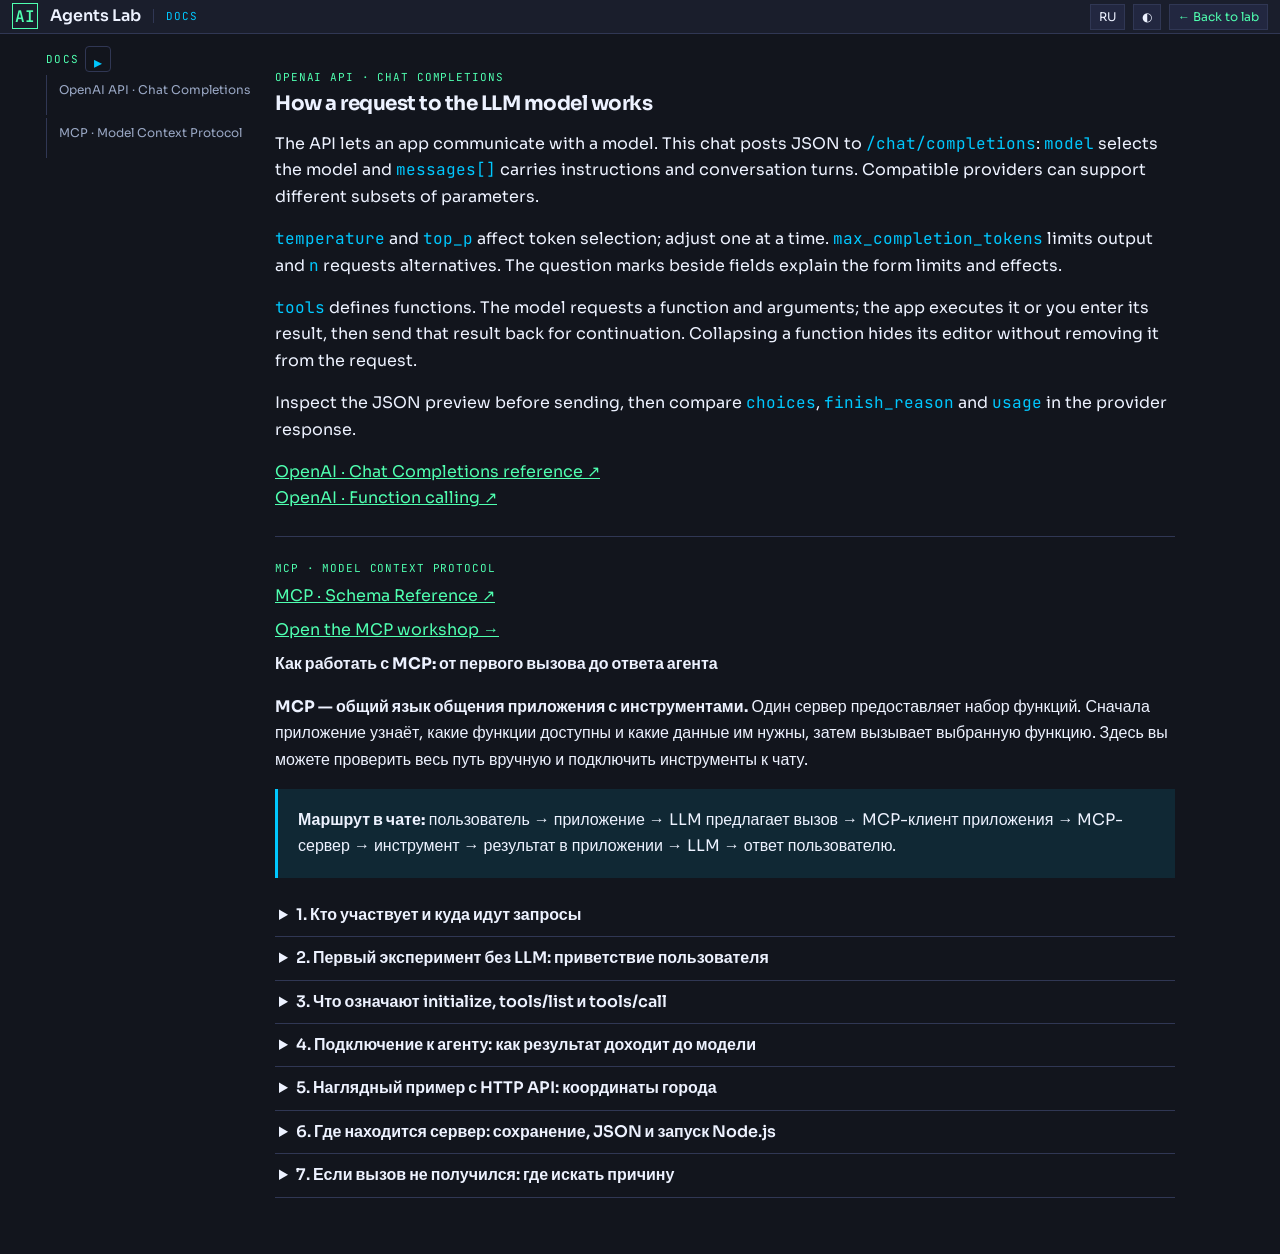
==== ui/docs.html @ c3abf7cb "feat: add RAG workbench functionality with Qdrant and NeuralDeep integration. APP_VERSION = '1.5.0' " ====
<!DOCTYPE html>
<html lang="ru" data-theme="dark">
<head>
<meta charset="UTF-8">
<meta name="viewport" content="width=device-width, initial-scale=1.0">
<title>Доки — AI Agents Lab</title>
<meta name="description" content="Доки AI Agents Lab: OpenAI API Chat Completions и устройство MCP, запросы и ответы протоколов.">
<link rel="canonical" href="https://ai-agents-lab.gkorobkov.ru/docs.html">
<link rel="preconnect" href="https://fonts.googleapis.com">
<link href="https://fonts.googleapis.com/css2?family=JetBrains+Mono:wght@300;400;500;600&family=Sora:wght@300;400;600&display=swap" rel="stylesheet">
<link rel="stylesheet" href="documentation.css">
<link rel="stylesheet" href="scrollbars.css">
<script src="app-content.js?v=rag-workbench"></script>
<script src="docs-page.js" defer></script>
</head>
<body>
<header><a class="brand" href="index.html"><span class="brand-mark">AI</span><span>Agents Lab</span><span class="page-label" data-ru="Доки" data-en="Docs">Доки</span></a><div class="controls"><button class="control" id="lang" type="button">EN</button><button class="control" id="theme" type="button" aria-label="Сменить тему">◐</button><a class="back" href="index.html" data-ru="← В лабу" data-en="← Back to lab">← В лабу</a></div></header>
<div class="layout">
<nav class="toc" aria-label="Содержание"><div class="toc-heading"><strong data-ru="Доки" data-en="Docs">Доки</strong><button id="toggle-all-sections" type="button" aria-label="Раскрыть все разделы" title="Раскрыть все разделы" aria-expanded="false">▸</button></div><a href="#openai-api">OpenAI API · Chat Completions</a><a href="#mcp">MCP · Model Context Protocol</a></nav>
<main>
<section class="section" id="openai-api">
  <p class="eyebrow">OpenAI API · Chat Completions</p>
  <h2><span class="api-doc-ru">Как устроен запрос к LLM модели</span><span class="api-doc-en">How a request to the LLM model works</span></h2>
  <div class="api-doc-ru">
    <p>API — интерфейс, через который приложение обращается к LLM модели. Этот чат отправляет JSON на <code>POST /chat/completions</code>: <code>model</code> выбирает LLM модель, а <code>messages[]</code> содержит инструкции и реплики. OpenAI-совместимый сервер использует похожий формат, но набор поддерживаемых параметров может отличаться.</p>
    <p><code>temperature</code> и <code>top_p</code> регулируют выбор следующего токена; меняйте один из них за раз. <code>max_completion_tokens</code> ограничивает ответ, <code>n</code> запрашивает варианты. Доступные значения и ограничения зависят от LLM модели; кнопки «?» у полей показывают справку и границы этой формы.</p>
    <p><code>tools</code> описывает функции. LLM Модель возвращает имя и аргументы; приложение выполняет действие или вы вводите результат вручную. Затем результат отправляется LLM модели для продолжения. Сворачивание карточки скрывает только редактор и не удаляет функцию из запроса.</p>
    <p>Перед отправкой проверьте предпросмотр JSON. После ответа сравните <code>choices</code>, <code>finish_reason</code> и <code>usage</code> в полном ответе провайдера.</p>
  </div>
  <div class="api-doc-en">
    <p>The API lets an app communicate with a model. This chat posts JSON to <code>/chat/completions</code>: <code>model</code> selects the model and <code>messages[]</code> carries instructions and conversation turns. Compatible providers can support different subsets of parameters.</p>
    <p><code>temperature</code> and <code>top_p</code> affect token selection; adjust one at a time. <code>max_completion_tokens</code> limits output and <code>n</code> requests alternatives. The question marks beside fields explain the form limits and effects.</p>
    <p><code>tools</code> defines functions. The model requests a function and arguments; the app executes it or you enter its result, then send that result back for continuation. Collapsing a function hides its editor without removing it from the request.</p>
    <p>Inspect the JSON preview before sending, then compare <code>choices</code>, <code>finish_reason</code> and <code>usage</code> in the provider response.</p>
  </div>
  <p><a href="https://developers.openai.com/api/reference/resources/chat/subresources/completions/methods/create" target="_blank" rel="noopener noreferrer" class="external-source">OpenAI · Chat Completions reference</a><br><a href="https://developers.openai.com/api/docs/guides/function-calling" target="_blank" rel="noopener noreferrer" class="external-source">OpenAI · Function calling</a></p>
</section>
<section class="section" id="mcp">
<p class="eyebrow">MCP · Model Context Protocol</p>
<p><a href="https://modelcontextprotocol.io/specification/latest/schema" target="_blank" rel="noopener noreferrer">MCP · Schema Reference</a></p>
<p><a href="mcp.html" data-ru="Открыть учебный стенд MCP →" data-en="Open the MCP workshop →">Открыть учебный стенд MCP →</a></p>
<div class="mcp-guide">
          <h3>Как работать с MCP: от первого вызова до ответа агента</h3>
          <p><strong>MCP — общий язык общения приложения с инструментами.</strong> Один сервер предоставляет набор функций. Сначала приложение узнаёт, какие функции доступны и какие данные им нужны, затем вызывает выбранную функцию. Здесь вы можете проверить весь путь вручную и подключить инструменты к чату.</p>
          <p class="note"><strong>Маршрут в чате:</strong> пользователь → приложение → LLM предлагает вызов → MCP-клиент приложения → MCP-сервер → инструмент → результат в приложении → LLM → ответ пользователю.</p>
          <details>
            <summary>1. Кто участвует и куда идут запросы</summary>
            <ul>
              <li><strong>Пользователь</strong> пишет задачу в чате или вручную выбирает инструмент и вводит аргументы в библиотеке.</li>
              <li><strong>Приложение AI Agents Lab</strong> отправляет запросы модели, показывает вызовы и результаты. Его <strong>MCP-клиент</strong> — часть кода, которая общается с MCP-сервером.</li>
              <li><strong>LLM модель</strong> получает имя, описание и схему аргументов функции. Она может предложить вызов: имя функции и значения аргументов. Само действие выполняет приложение через MCP-клиент.</li>
              <li><strong>MCP-сервер</strong> сообщает список инструментов и принимает команды на их выполнение. Обработчик функции возвращает подготовленный ответ или обращается к внешнему API.</li>
              <li><strong>Внешний API</strong>, если нужен инструменту, получает обычный HTTP-запрос — например, название города для поиска координат. Ответ возвращается обработчику, затем MCP-клиенту.</li>
            </ul>
            <p>Здесь есть два отдельных обмена: <strong>приложение ↔ API модели</strong> и <strong>MCP-клиент ↔ MCP-сервер</strong>. В этой лаборатории модель напрямую к адресу MCP не подключается. При ручной проверке в библиотеке LLM не участвует.</p>
          </details>
          <details>
            <summary>2. Первый эксперимент без LLM: приветствие пользователя</summary>
            <ol>
              <li>В списке слева выберите <strong>«Учебный помощник»</strong>. В нём есть функция <code>greet_student</code>.</li>
              <li>В разделе 03 нажмите <strong>«Получить инструменты»</strong>. Клиент знакомится с сервером и получает список функций. В поле «Инструмент» появится <code>greet_student</code>. Приветствие на этом шаге ещё не выполняется.</li>
              <li>Выберите функцию. В «Аргументы · JSON» введите <code>{"name":"Анна"}</code>. Это конкретное значение. Схема лишь описывает правило: поле <code>name</code> обязательно и должно быть строкой.</li>
              <li>Нажмите <strong>«Вызвать инструмент»</strong>. Клиент отправит <code>tools/call</code> с именем функции и аргументами. Обработчик подставит «Анна» вместо <code>{{name}}</code> в шаблоне.</li>
              <li>В «Результат tools/call» найдите приветствие и следующий шаг. В карточках обмена раскройте запрос и ответ. Все сообщения также доступны в <strong>«Полный журнал сообщений · JSON»</strong>.</li>
              <li>Замените имя на «Иван» и повторите вызов. Приветствие изменится. Попробуйте <code>{}</code>: обязательное имя отсутствует, поэтому ожидается ошибка проверки аргументов.</li>
            </ol>
            <p><strong>Путь:</strong> кнопка в браузере → MCP-клиент → учебный обработчик в том же браузере → результат на странице. Для этого шаблона не нужны сеть или модель.</p>
            <pre aria-label="Пример приветствия">Аргументы:
{"name":"Анна"}

Данные ответа внутри MCP-результата:
{
  "message": "Привет, Анна!",
  "next_step": "Откройте Лабы и начните первый эксперимент."
}</pre>
            <p class="hint">Полный MCP-ответ содержит оболочку протокола. Сравните эти данные с результатом и журналом на странице.</p>
          </details>
          <details>
            <summary>3. Что означают initialize, tools/list и tools/call</summary>
            <p>В журнале видны сообщения JSON-RPC: у запроса есть метод, параметры и идентификатор <code>id</code>. Ответ с тем же id относится к этому запросу. У уведомления ответа нет. В лаборатории реализована такая последовательность:</p>
            <ol>
              <li><code>initialize</code> — клиент и сервер обмениваются сведениями о себе, возможностях и согласуют поддерживаемую версию протокола.</li>
              <li><code>notifications/initialized</code> — клиент уведомляет сервер, что готов к работе.</li>
              <li><code>tools/list</code> — клиент запрашивает каталог. Сервер возвращает имена, описания и <code>inputSchema</code> — правила для входных данных. Получение каталога не запускает функции.</li>
              <li><code>tools/call</code> — клиент просит выполнить одну функцию с конкретными аргументами. Сервер возвращает результат или ошибку.</li>
            </ol>
            <pre aria-label="Пример запроса tools/call">{
  "jsonrpc": "2.0",
  "id": 4,
  "method": "tools/call",
  "params": {
    "name": "greet_student",
    "arguments": {"name": "Анна"}
  }
}</pre>
            <p class="hint">Число id — пример. Реальные сообщения смотрите в журнале обмена после проверки и вызова.</p>
          </details>
          <details>
            <summary>4. Подключение к агенту: как результат доходит до модели</summary>
            <ol>
              <li>Откройте библиотеку <strong>внутри AI Agents Lab</strong> через пункт MCP. Проверьте пример и нажмите <strong>«Подключить к агенту →»</strong>. Приложение сохранит копию определения, добавит функции в настройки OpenAI API и включит Tools.</li>
              <li>Настройте доступного провайдера и модель с поддержкой tools. Проверьте, что в Tools появилась функция MCP. Её имя будет начинаться с <code>mcp_</code>: приложение различает функции разных серверов.</li>
              <li>В чате напишите: <strong>«Вызови инструмент приветствия пользователя для Анны и передай мне результат»</strong>. Приложение отправит модели задачу и определения подключённых функций.</li>
              <li>Если модель выберет инструмент, она вернёт <code>tool_calls</code>: имя функции и аргументы, например <code>{"name":"Анна"}</code>. Это предложение выполнить действие; результата инструмента ещё нет. Наличие Tools само по себе не гарантирует вызов.</li>
              <li>В карточке вызова проверьте аргументы и нажмите <strong>«Выполнить MCP-вызов»</strong>. Приложение найдёт подключённый сервер и отправит ему <code>tools/call</code> с исходным именем <code>greet_student</code>.</li>
              <li>Сервер выполнит функцию. MCP-клиент получит ответ и заполнит поле результата в чате. Теперь данные есть у приложения, но ещё не отправлены модели.</li>
              <li>Нажмите <strong>«Продолжить с tool results»</strong>. Приложение отправит данные в API модели сообщением роли <code>tool</code>, связанным с нужным вызовом. Если вызовов несколько, сначала заполните результат каждого.</li>
              <li>Модель прочитает результат и ответит пользователю либо запросит следующий инструмент. Для следующего вызова последовательность повторяется.</li>
            </ol>
            <p class="note"><strong>Два действия:</strong> «Выполнить MCP-вызов» получает данные от инструмента; «Продолжить с tool results» передаёт их модели для продолжения ответа.</p>
            <p class="hint">Агент получает отдельную копию MCP. После изменения библиотеки удалите старую копию из настроек агента и подключите обновлённую.</p>
          </details>
          <details>
            <summary>5. Наглядный пример с HTTP API: координаты города</summary>
            <ol>
              <li>Нажмите <strong>«+ Собрать свой MCP»</strong>. В разделе 02 выберите <strong>Open-Meteo · Geocoding</strong> из библиотеки Tools и нажмите «Добавить HTTP-инструмент».</li>
              <li>Нажмите «Получить инструменты», выберите добавленную функцию и передайте <code>{"name":"Москва"}</code>. Нажмите «Вызвать инструмент».</li>
              <li>Обработчик подставит город в параметры HTTP-запроса к API геокодирования. В результате ищите найденные города, широту и долготу. Если совпадений несколько, сравните страну и другие данные.</li>
              <li>Подключите MCP к агенту и попросите: <strong>«Найди координаты Москвы с помощью инструмента геокодирования»</strong>. Выполните предложенный MCP-вызов и передайте результат модели кнопкой продолжения.</li>
            </ol>
            <p><strong>В учебном стенде:</strong> браузер → локальный MCP-обработчик → HTTP API Open-Meteo → обработчик → браузер. Обмен MCP локальный, но запрос к API настоящий. API должен разрешать запросы из браузера (CORS).</p>
            <p><strong>На отдельном сервере:</strong> браузер → адрес MCP-сервера → обработчик на сервере → HTTP API → MCP-сервер → браузер. Внешний API вызывает сервер. Браузеру требуется разрешение CORS от MCP-сервера.</p>
            <p class="hint">Настройки HTTP-инструмента копируются из Tools при добавлении. Чтобы изменить URL или параметры, отредактируйте инструмент в Tools и добавьте обновлённую копию в MCP.</p>
          </details>
          <details>
            <summary>6. Где находится сервер: сохранение, JSON и запуск Node.js</summary>
            <ul>
              <li><strong>Учебный стенд</strong> выполняет обмен MCP и обработчики в браузере. Для шаблонного приветствия не нужны Node.js или URL.</li>
              <li><strong>«Сохранить копию»</strong> сохраняет определение в библиотеке этого браузера. <strong>«Скачать JSON»</strong> переносит настройки для импорта. Эти действия не запускают и не публикуют сервер.</li>
              <li><strong>«Скачать server.mjs»</strong> в разделе 04 создаёт программу из конструктора. Выполните приведённые там команды в папке с файлом. Пока процесс Node.js запущен, он принимает запросы по адресу <code>http://127.0.0.1:3100/mcp</code>. Адрес 127.0.0.1 означает компьютер, на котором работает браузер.</li>
              <li>Нажмите <strong>«Подключить сервер»</strong>, введите этот адрес и нажмите «Получить инструменты». Сообщения пойдут по HTTP к отдельному процессу. Совместимый внешний MCP-сервер подключается по его адресу.</li>
              <li>Если MCP-сервер защищён, укажите выданный владельцем Bearer token. Это доступ к MCP-серверу; ключ внешнего API относится к HTTP-инструменту и настраивается отдельно.</li>
            </ul>
            <p class="hint">Библиотека поддерживает инструменты через учебный стенд и Streamable HTTP. Другие возможности MCP, например resources и prompts, здесь не реализованы. Подробнее: <a href="https://modelcontextprotocol.io/specification/latest" target="_blank" rel="noopener noreferrer">официальная спецификация MCP</a>.</p>
          </details>
          <details>
            <summary>7. Если вызов не получился: где искать причину</summary>
            <ul>
              <li><strong>Нет списка функций:</strong> нажмите «Получить инструменты». После изменения настроек получите список заново.</li>
              <li><strong>Ошибка JSON или аргументов:</strong> используйте двойные кавычки, проверьте имена полей, типы и обязательные значения по схеме функции.</li>
              <li><strong>Нет подключения:</strong> проверьте URL, запущен ли сервер, нужен ли токен и разрешён ли CORS. Для локального сервера браузер может запросить доступ к локальной сети.</li>
              <li><strong>Ошибка в результате инструмента:</strong> соединение могло сработать, но обработчик или внешний API не выполнили задачу. Прочитайте результат и журнал обмена; исправьте причину перед повторным вызовом.</li>
              <li><strong>Модель отвечает без инструмента:</strong> проверьте его подключение в Tools, поддержку tools у модели и формулировку задачи. Сначала убедитесь, что ручной вызов в библиотеке работает.</li>
              <li><strong>Результат есть, ответа модели нет:</strong> проверьте, нажали ли «Продолжить с tool results» и заполнены ли результаты всех вызовов.</li>
            </ul>
          </details>
        </div>
</section>
</main></div>
</body></html>
---- ui/documentation.css ----
:root{--bg:#12151d;--surface:#1a1e2c;--surface2:#222740;--border:#303754;--accent:#4fffb0;--accent2:#00c8ff;--accent-dim:rgba(79,255,176,.12);--cyan-dim:rgba(0,200,255,.1);--text:#edf2ff;--muted:#9aa8c5;--code:#0d1017;--danger:#ff8d9b;--font-ui:'Sora',sans-serif;--font-mono:'JetBrains Mono',monospace}
html[data-theme="light"]{--bg:#eef1f9;--surface:#fff;--surface2:#f2f5fc;--border:#c4cfea;--accent:#008f5c;--accent2:#007fac;--accent-dim:rgba(0,143,92,.09);--cyan-dim:rgba(0,127,172,.08);--text:#192036;--muted:#5f6e8c;--code:#172033;--danger:#b92d49}
*{box-sizing:border-box}html{scroll-behavior:smooth;scroll-padding-top:84px}body{margin:0;background:var(--bg);color:var(--text);font-family:var(--font-ui);line-height:1.65}button,a{font:inherit}a{color:var(--accent)}:focus-visible{outline:3px solid var(--accent2);outline-offset:3px}
header{height:64px;position:sticky;top:0;z-index:20;display:flex;align-items:center;justify-content:space-between;padding:0 max(18px,calc((100vw - 1220px)/2));background:var(--surface);border-bottom:1px solid var(--border)}.brand{display:flex;align-items:center;gap:12px;color:var(--text);text-decoration:none;font-weight:600}.brand-mark{width:40px;height:40px;display:grid;place-items:center;border:1px solid var(--accent);color:var(--accent);font-family:var(--font-mono)}.page-label{font:11px var(--font-mono);color:var(--accent2);text-transform:uppercase;letter-spacing:.1em;border-left:1px solid var(--border);padding-left:12px}.controls{display:flex;align-items:center;gap:8px}.control,.back{min-height:40px;border:1px solid var(--border);background:var(--surface2);color:var(--text);padding:8px 12px;cursor:pointer;text-decoration:none;display:inline-flex;align-items:center}.back{color:var(--accent)}
.layout{max-width:1220px;margin:auto;padding:42px 22px 80px;display:grid;grid-template-columns:220px minmax(0,1fr);gap:54px}.toc{position:sticky;top:92px;align-self:start}.toc strong{display:block;font:11px var(--font-mono);color:var(--accent);letter-spacing:.12em;text-transform:uppercase;margin-bottom:12px}.toc a{display:block;color:var(--muted);text-decoration:none;font-size:12px;padding:7px 0;border-left:1px solid var(--border);padding-left:13px}.toc a:hover{color:var(--text);border-color:var(--accent)}main{min-width:0;max-width:900px}
.eyebrow,.tag{font:11px var(--font-mono);text-transform:uppercase;letter-spacing:.08em}.eyebrow{color:var(--accent);margin:0 0 12px}h1{font-size:clamp(34px,6vw,62px);line-height:1.05;letter-spacing:-.045em;margin:0 0 18px;max-width:800px}h2{font-size:clamp(24px,4vw,36px);line-height:1.15;letter-spacing:-.025em;margin:0 0 13px}h3{font-size:17px;margin:0 0 9px}.lead{font-size:18px;color:var(--muted);max-width:720px;margin:0 0 30px}.section{padding:62px 0;border-top:1px solid var(--border)}.section:first-of-type{border:0;padding-top:28px}.section-intro{color:var(--muted);max-width:710px;margin:0 0 28px}
.flow{display:grid;grid-template-columns:1fr auto 1fr auto 1.2fr auto 1fr;align-items:center;gap:9px;margin:32px 0;padding:20px;background:var(--surface);border:1px solid var(--border)}.flow-node{min-height:94px;padding:14px;display:flex;flex-direction:column;justify-content:center;border-left:3px solid var(--accent);background:var(--surface2)}.flow-node small{font:10px var(--font-mono);color:var(--muted);text-transform:uppercase}.flow-arrow{color:var(--accent2);font-family:var(--font-mono)}
.steps{counter-reset:step;display:grid;gap:14px}.step{counter-increment:step;display:grid;grid-template-columns:42px 1fr;gap:14px;padding:17px 0;border-bottom:1px solid var(--border)}.step:before{content:counter(step);width:34px;height:34px;display:grid;place-items:center;color:var(--accent);border:1px solid var(--accent);font:600 13px var(--font-mono)}.step p{margin:3px 0;color:var(--muted)}
.modes{display:grid;grid-template-columns:repeat(3,1fr);gap:12px}.mode{padding:20px;border:1px solid var(--border);background:var(--surface);cursor:pointer;color:inherit;text-align:left;min-height:190px}.mode:hover,.mode.active{border-color:var(--accent)}.mode.active{box-shadow:inset 0 -3px var(--accent)}.tag{display:inline-block;color:var(--accent2);margin-bottom:14px}.tag.now{color:var(--accent)}.mode-path{font:11px var(--font-mono);color:var(--muted);margin-top:16px}.route-diagram{margin-top:22px;display:grid;grid-template-columns:minmax(145px,.8fr) 58px minmax(210px,1.25fr) 58px minmax(145px,.8fr);align-items:stretch}.route-end,.route-stage{min-height:150px;padding:20px;display:flex;flex-direction:column;justify-content:center}.route-end{background:var(--surface);border-block:1px solid var(--border)}.route-end:first-child{border-left:3px solid var(--accent)}.route-end:last-child{border-right:3px solid var(--accent)}.route-end small,.route-stage small{font:10px var(--font-mono);color:var(--muted);text-transform:uppercase;letter-spacing:.08em;margin-bottom:8px}.route-end code{display:block;margin-top:8px;font-size:11px}.route-stage{position:relative;border:1px solid var(--accent2);background:var(--cyan-dim)}.route-stage:before{content:'';position:absolute;left:14px;right:14px;top:12px;border-top:2px solid var(--accent2)}.route-stage p{margin:0;color:var(--muted);font-size:13px}.route-rail{display:grid;place-items:center;color:var(--accent2);font:20px var(--font-mono);position:relative}.route-rail:before{content:'';position:absolute;left:0;right:0;border-top:2px solid var(--accent2)}.route-rail span{position:relative;background:var(--bg);padding:4px}
.codebox{position:relative;margin:18px 0;background:var(--code);border:1px solid var(--border);color:#dbe8ff}.code-label{min-height:46px;padding:14px 104px 10px 14px;border-bottom:1px solid #303754;color:#8fa3c5;font:11px var(--font-mono)}pre{margin:0;padding:20px;overflow:auto;font:12px/1.7 var(--font-mono);white-space:pre}.copy{position:absolute;right:6px;top:5px;min-height:36px;min-width:88px;border:1px solid #46516d;background:#1a2130;color:#cdd8ee;padding:7px 9px;font:10px var(--font-mono);cursor:pointer}.copy.done{color:var(--accent);border-color:var(--accent)}code{font-family:var(--font-mono);color:var(--accent2)}
.grid2{display:grid;grid-template-columns:1fr 1fr;gap:22px}.note{padding:18px 20px;border-left:3px solid var(--accent2);background:var(--cyan-dim)}.note.security{border-color:var(--danger);background:transparent}.note p{margin:0;color:var(--muted)}.facts{display:flex;flex-wrap:wrap;gap:7px;margin:18px 0}.fact{font:11px var(--font-mono);padding:6px 9px;border:1px solid var(--border);background:var(--surface)}details{border-bottom:1px solid var(--border)}summary{cursor:pointer;padding:17px 4px;font-weight:600}details p{color:var(--muted);margin:0;padding:0 4px 18px}.footer{padding-top:35px;border-top:1px solid var(--border);display:flex;justify-content:space-between;color:var(--muted);font-size:12px}.footer a{text-decoration:none}
@media(max-width:800px){.layout{display:block;padding-top:22px}.toc{position:static;display:flex;overflow:auto;gap:0;margin-bottom:28px;padding-bottom:8px}.toc strong{display:none}.toc a{white-space:nowrap;border-left:0;border-bottom:1px solid var(--border);padding:9px 13px}.modes,.grid2{grid-template-columns:1fr}.mode{min-height:0}.flow{grid-template-columns:1fr}.flow-arrow{text-align:center;transform:rotate(90deg)}.route-diagram{grid-template-columns:1fr}.route-rail{min-height:48px}.route-rail:before{left:50%;right:auto;top:0;bottom:0;border-top:0;border-left:2px solid var(--accent2)}.route-rail span{transform:rotate(90deg)}.route-end{border:1px solid var(--border)}.route-end:first-child{border-left:3px solid var(--accent)}.route-end:last-child{border-right:3px solid var(--accent)}.page-label{display:none}.section{padding:48px 0}}
@media(max-width:640px){header{height:auto;min-height:64px;padding:10px 14px;gap:8px}.brand span:not(.brand-mark){display:none}.back{font-size:0;min-width:40px;justify-content:center}.back:after{content:'←';font-size:18px}.controls{gap:5px}.control{padding:8px 10px;min-width:40px;justify-content:center}.layout{padding-inline:16px}h1{font-size:38px}.lead{font-size:16px}pre{font-size:11px;padding:17px}.footer{display:block}.footer a{display:inline-flex;align-items:center;min-height:44px;margin-top:12px}}
@media(max-width:400px){h1{font-size:33px}.section{padding:40px 0}.mode,.route-stage{padding:16px}.brand-mark{width:38px;height:38px}}
@media(prefers-reduced-motion:reduce){html{scroll-behavior:auto}*{transition:none!important}}
html[lang="en"] .api-doc-ru, html:not([lang="en"]) .api-doc-en { display:none; }

.guide-panel-link{display:inline-flex;align-items:center;gap:5px;vertical-align:baseline}.guide-panel-link svg{width:17px;height:17px;flex-shrink:0;color:var(--accent2)}
a[target="_blank"]::after{content:" ↗";white-space:nowrap}.modes .mode{min-height:32px;padding:6px 10px}.section>p{margin:8px 0}details summary{padding:8px 4px;width:fit-content;max-width:100%}details li{margin:6px 0}
.help-ui-name{color:color-mix(in srgb,var(--accent) 45%,var(--text));font-weight:600}.help-ui-name .help-element-icon{color:var(--accent2)}.help-action-link{display:inline-block;padding:1px 7px;border:1px solid var(--border);border-radius:4px;text-decoration:none;font-size:12px}.help-action-link:hover{border-color:var(--accent)}
.help-element-icon{display:inline-block;width:17px;height:17px;margin-right:5px;vertical-align:-3px;color:var(--accent2);flex-shrink:0}.help-element-icon[fill="none"]:not([stroke]){stroke:currentColor}.help-element-icon[viewBox="0 0 24 16"]{height:13px;vertical-align:-1px}
/* Compact help sections and a contents rail that remains visible when scrolling. */
header{height:34px;min-height:34px;padding:2px 12px}
.brand-mark{width:26px;height:26px}
.control,.back{min-height:26px;padding:2px 8px;font-size:12px}
.layout{padding:12px 16px 40px;gap:24px;grid-template-columns:205px minmax(0,1fr)}
.section,.section:first-of-type{padding:16px 0}
h1{font-size:24px}h2{font-size:20px}h3{font-size:16px}.lead{font-size:14px;margin-bottom:16px}
.toc{top:46px;max-height:calc(100dvh - 58px);overflow-y:auto;background:var(--bg);z-index:10}
.toc a{min-height:40px;margin:3px 0;padding:5px 0 5px 12px}
.toc a[aria-current="location"]{color:var(--accent);border-left:2px solid var(--accent);background:var(--accent-dim)}
pre{white-space:pre-wrap;overflow-wrap:anywhere}p,li,code{overflow-wrap:anywhere}
#toggle-all-sections{flex-shrink:0;align-self:center;display:grid;place-items:center;width:26px;height:26px;padding:3px;border:1px solid var(--border);border-radius:4px;background:transparent;color:var(--accent2);cursor:pointer}
#toggle-all-sections:hover,#toggle-all-sections:focus-visible{border-color:var(--accent2);background:var(--cyan-dim)}
#toggle-all-sections svg{width:16px;height:16px}
.toc-heading{display:flex;align-items:center;gap:6px;flex-shrink:0}.toc .toc-heading strong{margin:0}
html{scroll-padding-top:46px}
@media(max-width:800px){
  .layout{display:block;padding-top:0}
  .toc,.app-embedded nav.toc{position:sticky;top:34px!important;display:flex;flex-wrap:nowrap;gap:6px;padding:6px 0;margin:0 0 12px;max-height:none;overflow-x:auto;background:var(--bg)}
  .app-embedded nav.toc{top:0!important}

  .toc a{flex-shrink:0;min-height:28px;white-space:nowrap;border:1px solid var(--border);padding:4px 8px;margin:0;font-size:11px}
  .toc a[aria-current="location"]{border:1px solid var(--accent)}
  html{scroll-padding-top:84px}.app-embedded{scroll-padding-top:44px}
}
---- ui/scrollbars.css ----
/* Shared compact scrollbars for documents, panels and editable fields. */
* { scrollbar-width:thin; scrollbar-color:var(--border, #303754) transparent; }
::-webkit-scrollbar { width:6px; height:6px; }
::-webkit-scrollbar-thumb { background:var(--border, #303754); border-radius:6px; }
::-webkit-scrollbar-track { background:transparent; }
::-webkit-scrollbar-corner { background:transparent; }
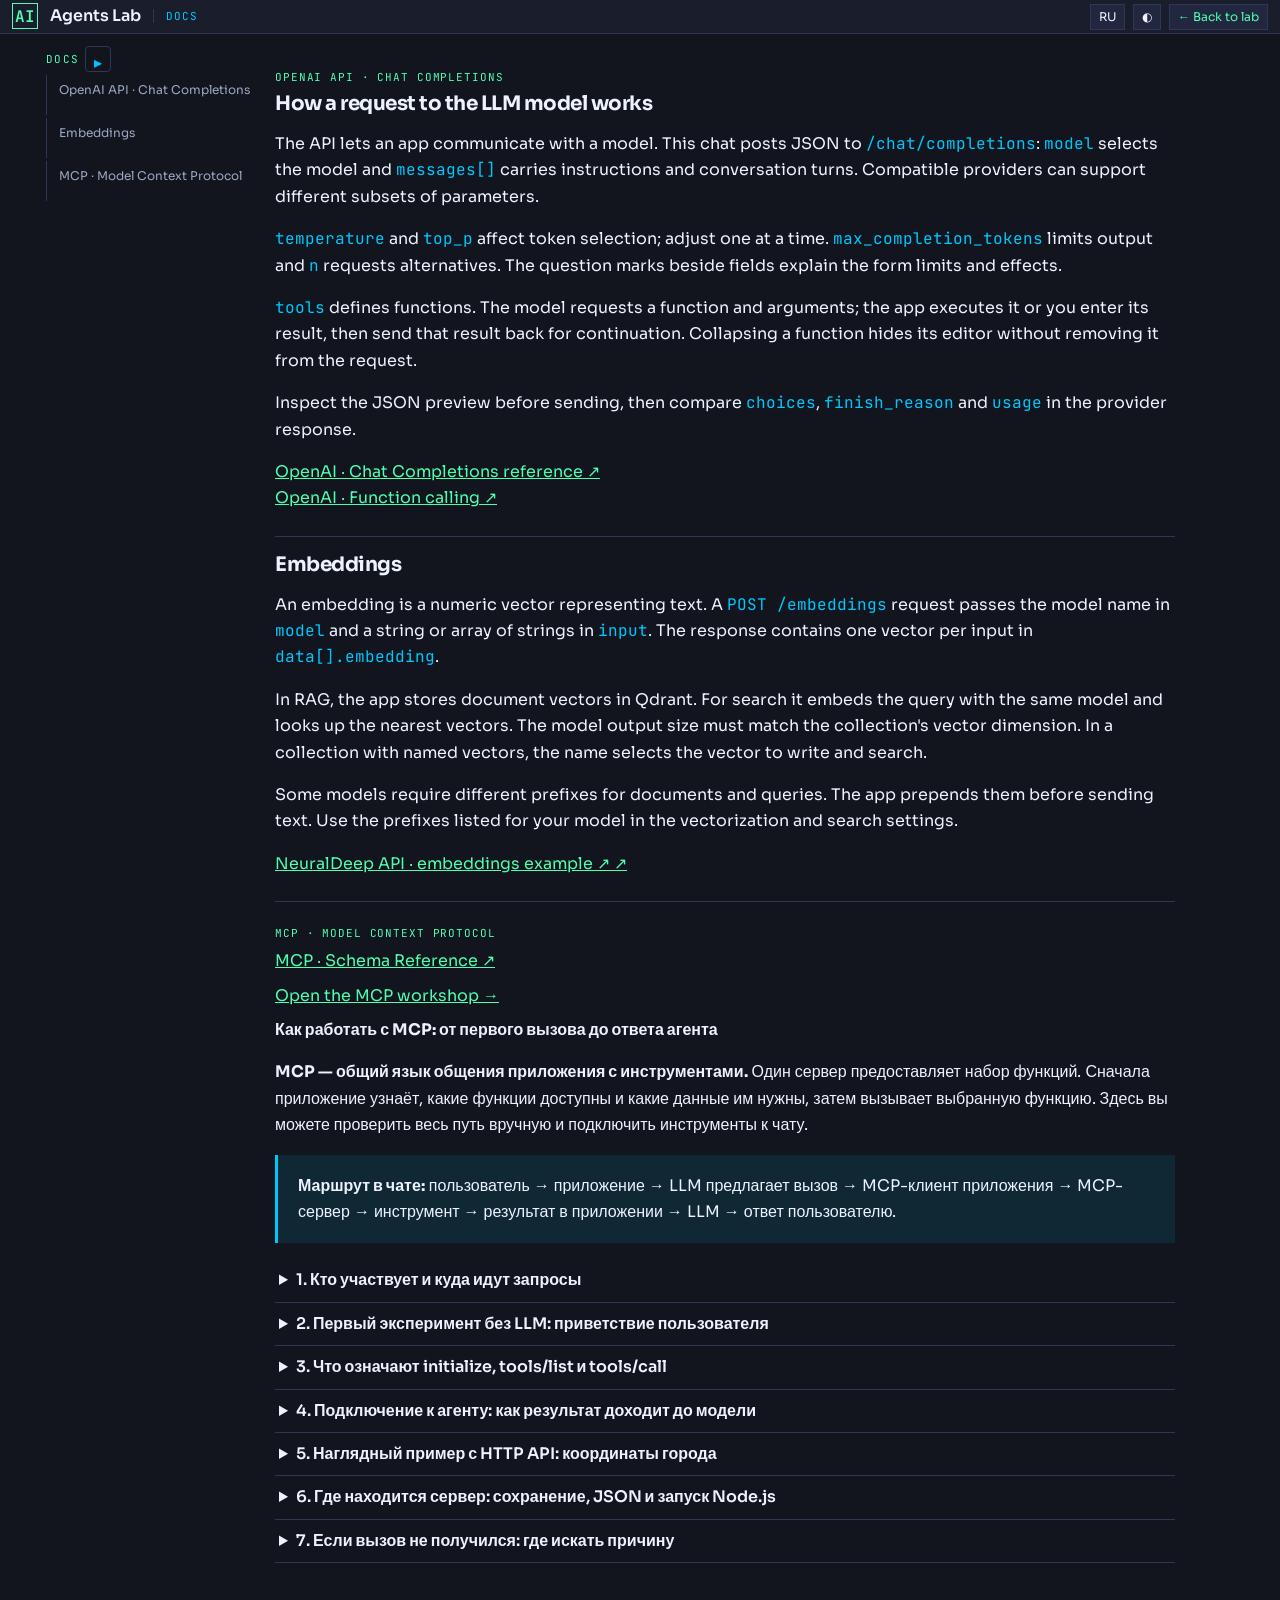
==== commit ba924e43: "Refactor local proxy controls and embedding provider settings - Updated CSS styles for proxy control" ====
--- a/ui/docs.html
+++ b/ui/docs.html
@@ -4,7 +4,7 @@
 <meta charset="UTF-8">
 <meta name="viewport" content="width=device-width, initial-scale=1.0">
 <title>Доки — AI Agents Lab</title>
-<meta name="description" content="Доки AI Agents Lab: OpenAI API Chat Completions и устройство MCP, запросы и ответы протоколов.">
+<meta name="description" content="Доки AI Agents Lab: OpenAI API Chat Completions, векторизация текста и устройство MCP.">
 <link rel="canonical" href="https://ai-agents-lab.gkorobkov.ru/docs.html">
 <link rel="preconnect" href="https://fonts.googleapis.com">
 <link href="https://fonts.googleapis.com/css2?family=JetBrains+Mono:wght@300;400;500;600&family=Sora:wght@300;400;600&display=swap" rel="stylesheet">
@@ -16,7 +16,7 @@
 <body>
 <header><a class="brand" href="index.html"><span class="brand-mark">AI</span><span>Agents Lab</span><span class="page-label" data-ru="Доки" data-en="Docs">Доки</span></a><div class="controls"><button class="control" id="lang" type="button">EN</button><button class="control" id="theme" type="button" aria-label="Сменить тему">◐</button><a class="back" href="index.html" data-ru="← В лабу" data-en="← Back to lab">← В лабу</a></div></header>
 <div class="layout">
-<nav class="toc" aria-label="Содержание"><div class="toc-heading"><strong data-ru="Доки" data-en="Docs">Доки</strong><button id="toggle-all-sections" type="button" aria-label="Раскрыть все разделы" title="Раскрыть все разделы" aria-expanded="false">▸</button></div><a href="#openai-api">OpenAI API · Chat Completions</a><a href="#mcp">MCP · Model Context Protocol</a></nav>
+<nav class="toc" aria-label="Содержание"><div class="toc-heading"><strong data-ru="Доки" data-en="Docs">Доки</strong><button id="toggle-all-sections" type="button" aria-label="Раскрыть все разделы" title="Раскрыть все разделы" aria-expanded="false">▸</button></div><a href="#openai-api">OpenAI API · Chat Completions</a><a href="#embeddings" data-ru="Векторизация · Embeddings" data-en="Embeddings">Векторизация · Embeddings</a><a href="#mcp">MCP · Model Context Protocol</a></nav>
 <main>
 <section class="section" id="openai-api">
   <p class="eyebrow">OpenAI API · Chat Completions</p>
@@ -34,6 +34,20 @@
     <p>Inspect the JSON preview before sending, then compare <code>choices</code>, <code>finish_reason</code> and <code>usage</code> in the provider response.</p>
   </div>
   <p><a href="https://developers.openai.com/api/reference/resources/chat/subresources/completions/methods/create" target="_blank" rel="noopener noreferrer" class="external-source">OpenAI · Chat Completions reference</a><br><a href="https://developers.openai.com/api/docs/guides/function-calling" target="_blank" rel="noopener noreferrer" class="external-source">OpenAI · Function calling</a></p>
+</section>
+<section class="section" id="embeddings">
+  <h2 data-ru="Векторизация · Embeddings" data-en="Embeddings">Векторизация · Embeddings</h2>
+  <div class="api-doc-ru">
+    <p>Эмбеддинг — числовой вектор текста. Запрос <code>POST /embeddings</code> передаёт имя модели в <code>model</code> и текст или массив текстов в <code>input</code>. В ответе <code>data[].embedding</code> содержит вектор для каждого текста.</p>
+    <p>В RAG приложение сохраняет в Qdrant векторы документов. При поиске оно преобразует запрос той же моделью и ищет ближайшие векторы. Размерность ответа модели должна совпадать с размерностью вектора коллекции. Если в коллекции несколько именованных векторов, имя выбирает, куда записывать и где искать.</p>
+    <p>Некоторые модели требуют разные префиксы для документов и запросов. Приложение добавляет их в начало текста перед отправкой. В настройках векторизации и поиска укажите значения из документации своей модели.</p>
+  </div>
+  <div class="api-doc-en">
+    <p>An embedding is a numeric vector representing text. A <code>POST /embeddings</code> request passes the model name in <code>model</code> and a string or array of strings in <code>input</code>. The response contains one vector per input in <code>data[].embedding</code>.</p>
+    <p>In RAG, the app stores document vectors in Qdrant. For search it embeds the query with the same model and looks up the nearest vectors. The model output size must match the collection's vector dimension. In a collection with named vectors, the name selects the vector to write and search.</p>
+    <p>Some models require different prefixes for documents and queries. The app prepends them before sending text. Use the prefixes listed for your model in the vectorization and search settings.</p>
+  </div>
+  <p><a href="https://neuraldeep.ru/docs#vector" target="_blank" rel="noopener noreferrer" class="external-source" data-ru="NeuralDeep API · пример векторизации ↗" data-en="NeuralDeep API · embeddings example ↗">NeuralDeep API · пример векторизации ↗</a></p>
 </section>
 <section class="section" id="mcp">
 <p class="eyebrow">MCP · Model Context Protocol</p>
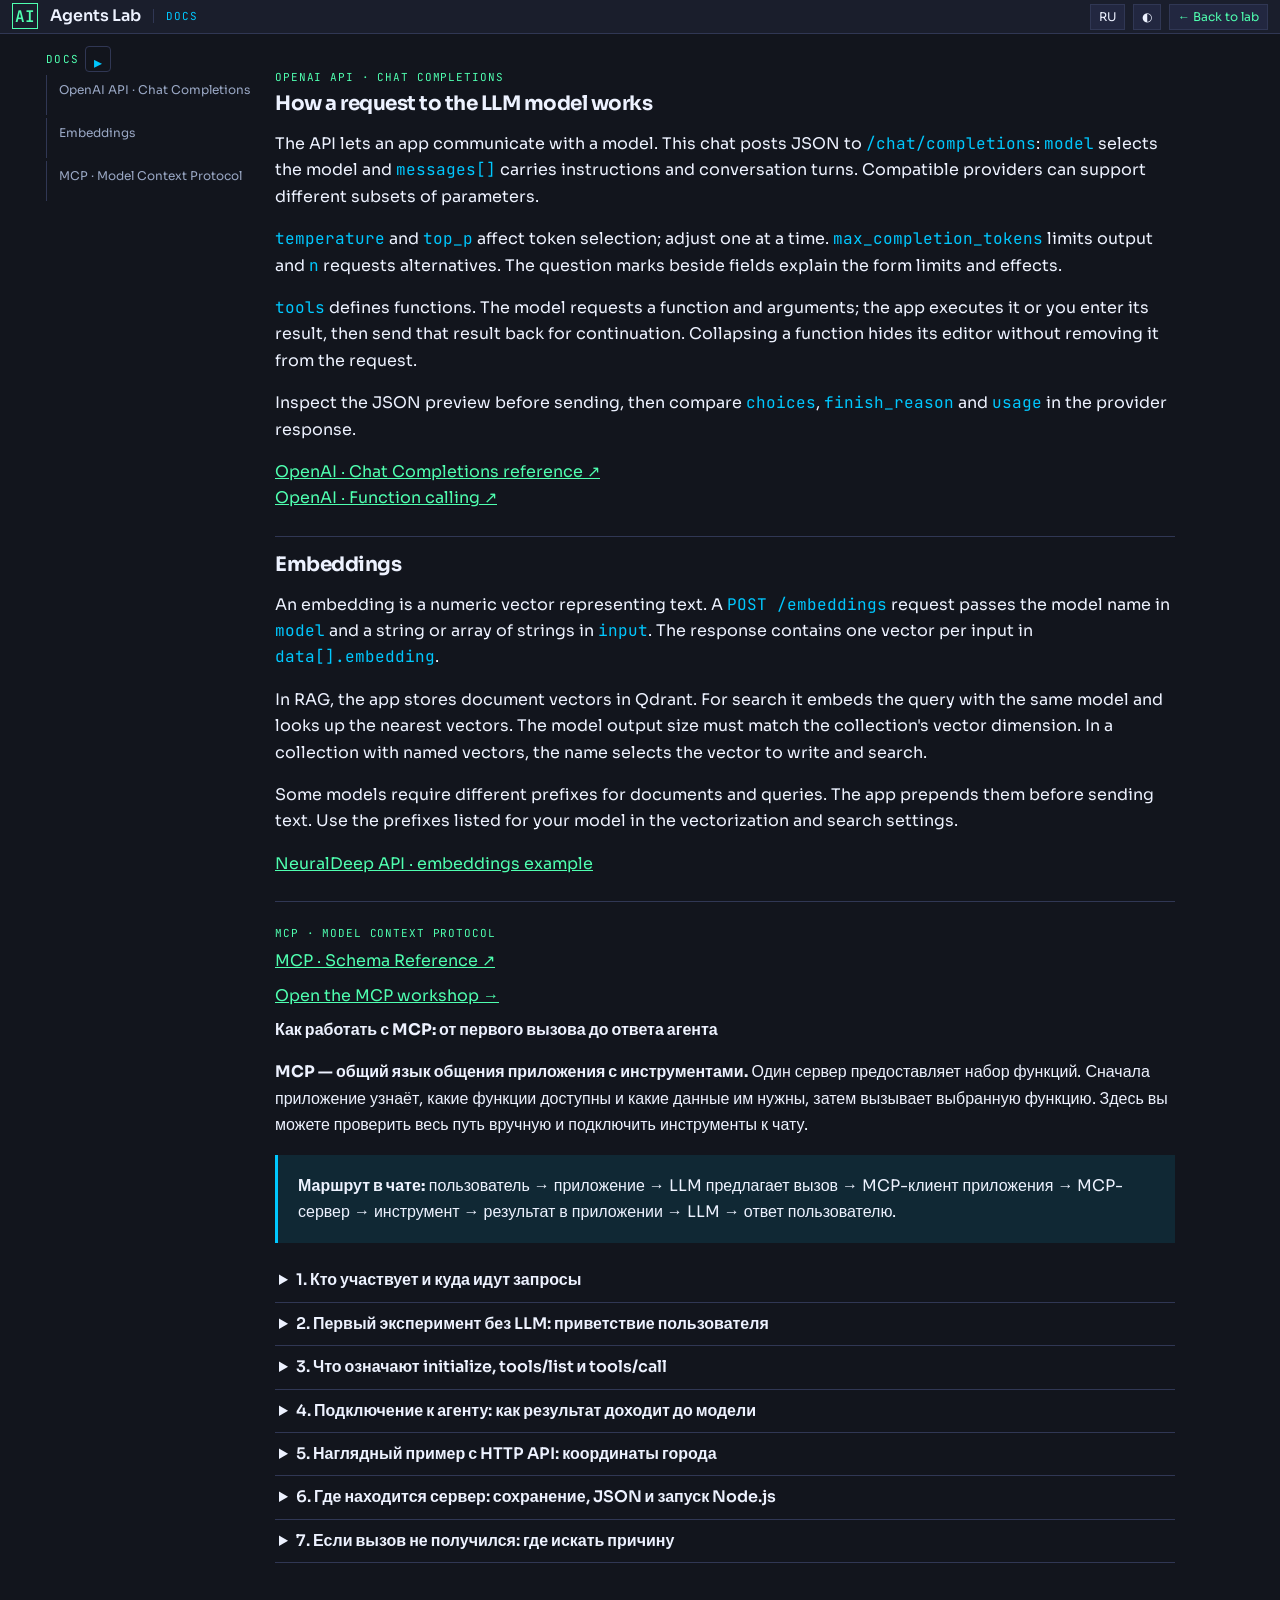
==== commit 496fc004: "feat: enhance RAG page with profile management and session storage - Added functionality to remember" ====
--- a/ui/docs.html
+++ b/ui/docs.html
@@ -8,10 +8,10 @@
 <link rel="canonical" href="https://ai-agents-lab.gkorobkov.ru/docs.html">
 <link rel="preconnect" href="https://fonts.googleapis.com">
 <link href="https://fonts.googleapis.com/css2?family=JetBrains+Mono:wght@300;400;500;600&family=Sora:wght@300;400;600&display=swap" rel="stylesheet">
-<link rel="stylesheet" href="documentation.css">
-<link rel="stylesheet" href="scrollbars.css">
-<script src="app-content.js?v=rag-workbench"></script>
-<script src="docs-page.js" defer></script>
+<link rel="stylesheet" href="documentation.css?v=1.6.1">
+<link rel="stylesheet" href="scrollbars.css?v=1.6.1">
+<script src="app-content.js?v=1.6.1"></script>
+<script src="docs-page.js?v=1.6.1" defer></script>
 </head>
 <body>
 <header><a class="brand" href="index.html"><span class="brand-mark">AI</span><span>Agents Lab</span><span class="page-label" data-ru="Доки" data-en="Docs">Доки</span></a><div class="controls"><button class="control" id="lang" type="button">EN</button><button class="control" id="theme" type="button" aria-label="Сменить тему">◐</button><a class="back" href="index.html" data-ru="← В лабу" data-en="← Back to lab">← В лабу</a></div></header>
@@ -47,7 +47,7 @@
     <p>In RAG, the app stores document vectors in Qdrant. For search it embeds the query with the same model and looks up the nearest vectors. The model output size must match the collection's vector dimension. In a collection with named vectors, the name selects the vector to write and search.</p>
     <p>Some models require different prefixes for documents and queries. The app prepends them before sending text. Use the prefixes listed for your model in the vectorization and search settings.</p>
   </div>
-  <p><a href="https://neuraldeep.ru/docs#vector" target="_blank" rel="noopener noreferrer" class="external-source" data-ru="NeuralDeep API · пример векторизации ↗" data-en="NeuralDeep API · embeddings example ↗">NeuralDeep API · пример векторизации ↗</a></p>
+  <p><a href="https://neuraldeep.ru/docs#vector" target="_blank" rel="noopener noreferrer" class="external-source no-external-arrow" data-ru="NeuralDeep API · пример векторизации" data-en="NeuralDeep API · embeddings example">NeuralDeep API · пример векторизации</a></p>
 </section>
 <section class="section" id="mcp">
 <p class="eyebrow">MCP · Model Context Protocol</p>
--- a/ui/documentation.css
+++ b/ui/documentation.css
@@ -16,7 +16,7 @@
 html[lang="en"] .api-doc-ru, html:not([lang="en"]) .api-doc-en { display:none; }
 
 .guide-panel-link{display:inline-flex;align-items:center;gap:5px;vertical-align:baseline}.guide-panel-link svg{width:17px;height:17px;flex-shrink:0;color:var(--accent2)}
-a[target="_blank"]::after{content:" ↗";white-space:nowrap}.modes .mode{min-height:32px;padding:6px 10px}.section>p{margin:8px 0}details summary{padding:8px 4px;width:fit-content;max-width:100%}details li{margin:6px 0}
+a[target="_blank"]::after{content:" ↗";white-space:nowrap}a.no-external-arrow::after{content:none}.modes .mode{min-height:32px;padding:6px 10px}.section>p{margin:8px 0}details summary{padding:8px 4px;width:fit-content;max-width:100%}details li{margin:6px 0}
 .help-ui-name{color:color-mix(in srgb,var(--accent) 45%,var(--text));font-weight:600}.help-ui-name .help-element-icon{color:var(--accent2)}.help-action-link{display:inline-block;padding:1px 7px;border:1px solid var(--border);border-radius:4px;text-decoration:none;font-size:12px}.help-action-link:hover{border-color:var(--accent)}
 .help-element-icon{display:inline-block;width:17px;height:17px;margin-right:5px;vertical-align:-3px;color:var(--accent2);flex-shrink:0}.help-element-icon[fill="none"]:not([stroke]){stroke:currentColor}.help-element-icon[viewBox="0 0 24 16"]{height:13px;vertical-align:-1px}
 /* Compact help sections and a contents rail that remains visible when scrolling. */
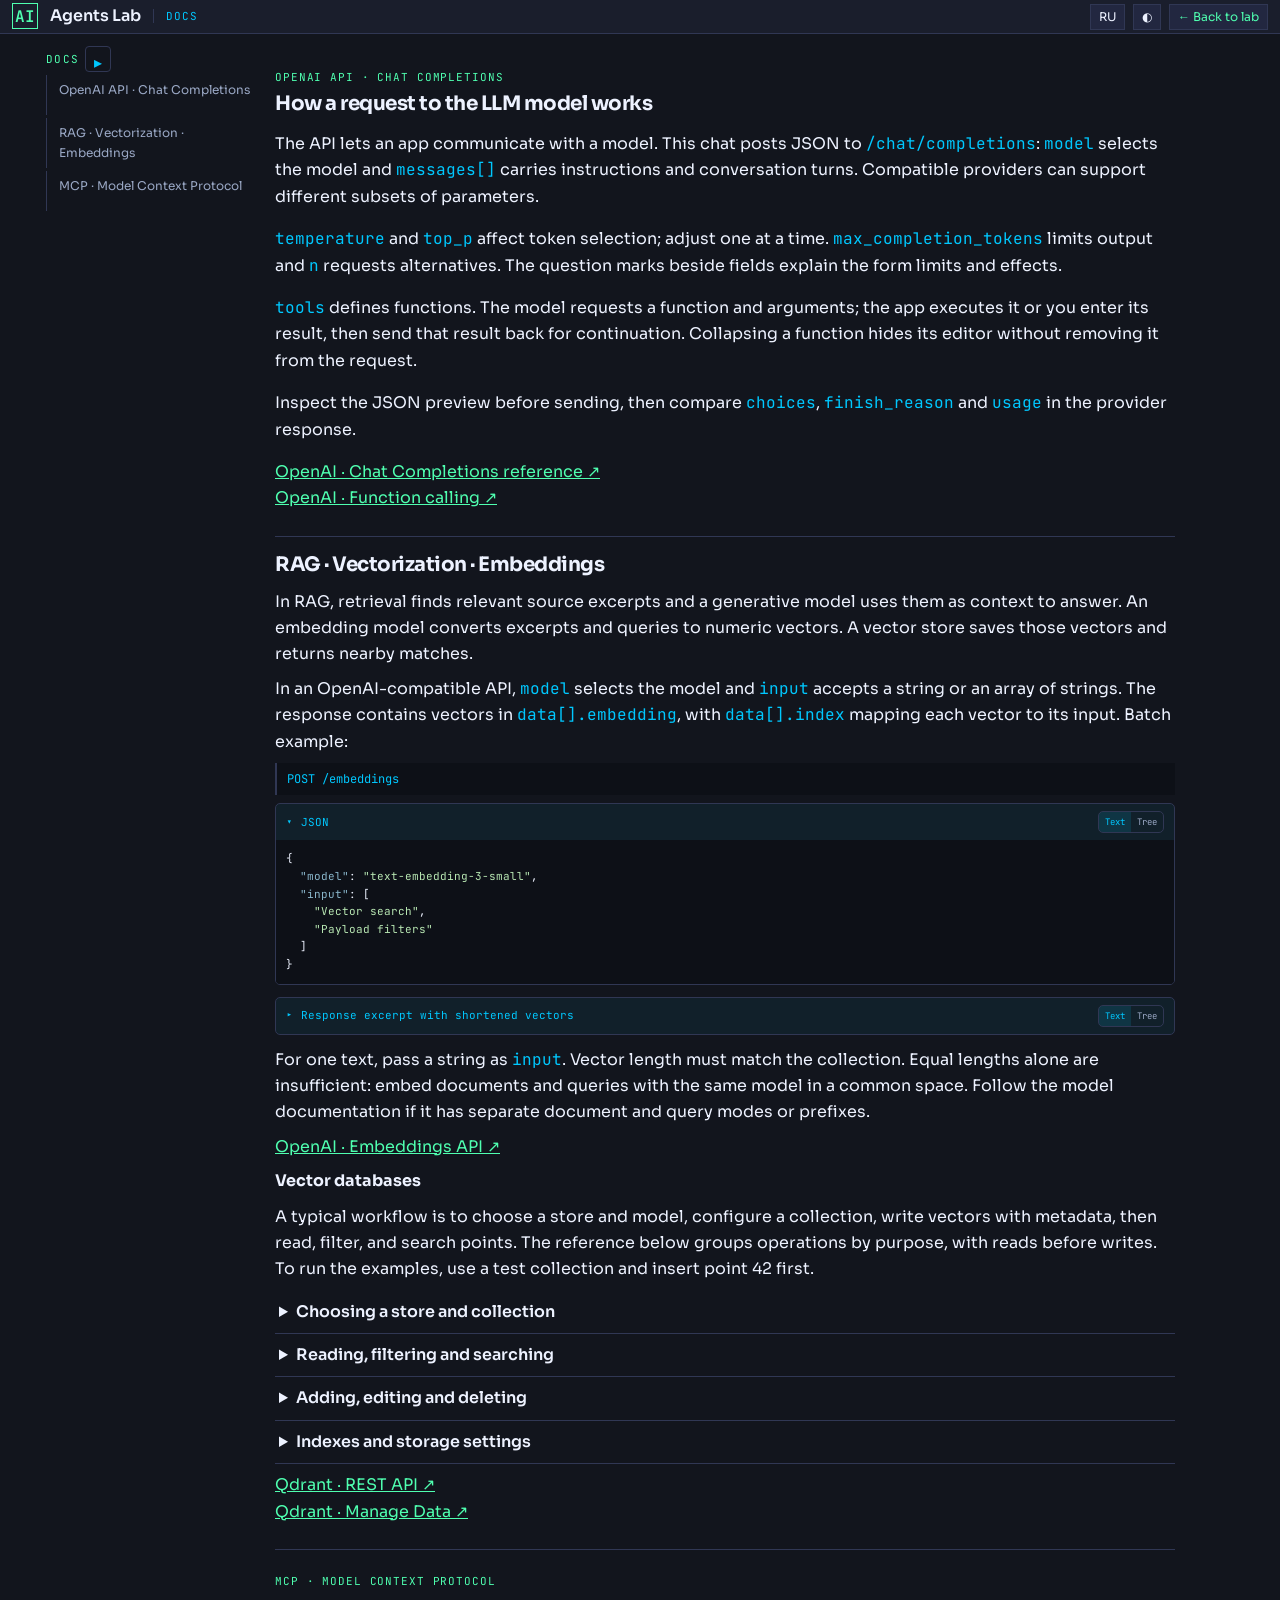
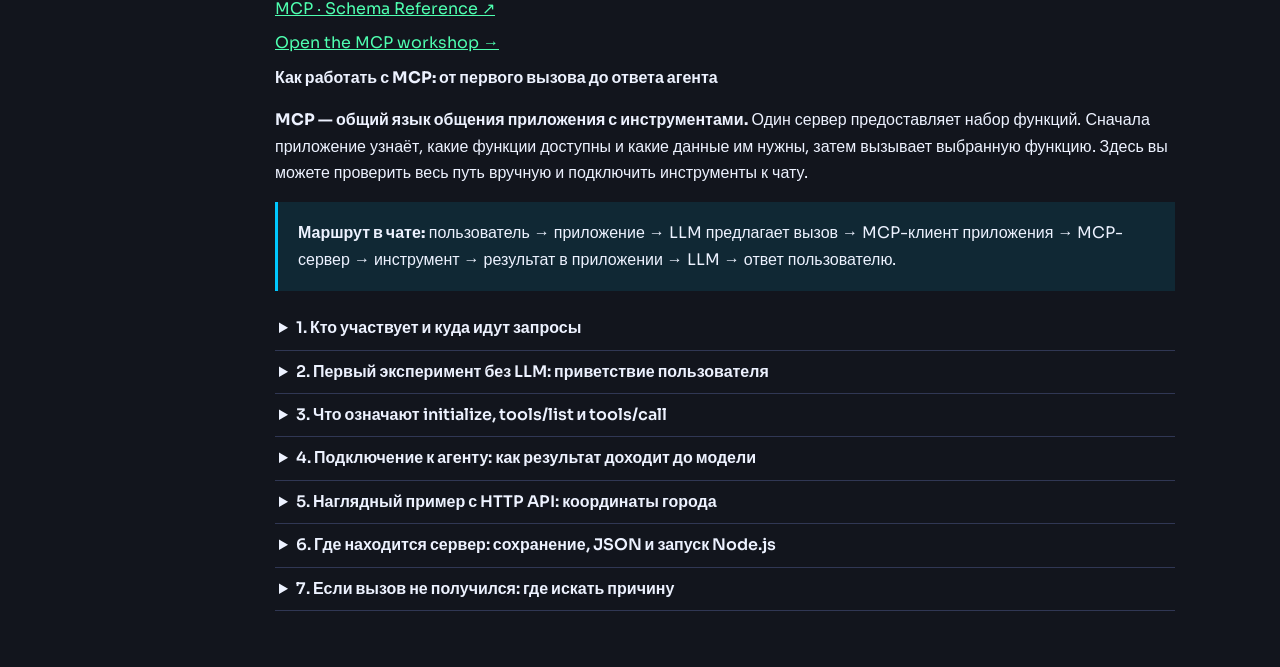
==== commit 72abc296: "Update version numbers for CSS and JS files across RAG, Terms, and Tools pages to 1.6.5; enhance UI " ====
--- a/ui/docs.html
+++ b/ui/docs.html
@@ -8,15 +8,17 @@
 <link rel="canonical" href="https://ai-agents-lab.gkorobkov.ru/docs.html">
 <link rel="preconnect" href="https://fonts.googleapis.com">
 <link href="https://fonts.googleapis.com/css2?family=JetBrains+Mono:wght@300;400;500;600&family=Sora:wght@300;400;600&display=swap" rel="stylesheet">
-<link rel="stylesheet" href="documentation.css?v=1.6.1">
-<link rel="stylesheet" href="scrollbars.css?v=1.6.1">
-<script src="app-content.js?v=1.6.1"></script>
-<script src="docs-page.js?v=1.6.1" defer></script>
+<link rel="stylesheet" href="documentation.css?v=1.6.5">
+<link rel="stylesheet" href="json-viewer.css?v=1.6.5">
+<link rel="stylesheet" href="scrollbars.css?v=1.6.5">
+<script src="app-content.js?v=1.6.5"></script>
+<script src="json-viewer.js?v=1.6.5" defer></script>
+<script src="docs-page.js?v=1.6.5" defer></script>
 </head>
 <body>
 <header><a class="brand" href="index.html"><span class="brand-mark">AI</span><span>Agents Lab</span><span class="page-label" data-ru="Доки" data-en="Docs">Доки</span></a><div class="controls"><button class="control" id="lang" type="button">EN</button><button class="control" id="theme" type="button" aria-label="Сменить тему">◐</button><a class="back" href="index.html" data-ru="← В лабу" data-en="← Back to lab">← В лабу</a></div></header>
 <div class="layout">
-<nav class="toc" aria-label="Содержание"><div class="toc-heading"><strong data-ru="Доки" data-en="Docs">Доки</strong><button id="toggle-all-sections" type="button" aria-label="Раскрыть все разделы" title="Раскрыть все разделы" aria-expanded="false">▸</button></div><a href="#openai-api">OpenAI API · Chat Completions</a><a href="#embeddings" data-ru="Векторизация · Embeddings" data-en="Embeddings">Векторизация · Embeddings</a><a href="#mcp">MCP · Model Context Protocol</a></nav>
+<nav class="toc" aria-label="Содержание"><div class="toc-heading"><strong data-ru="Доки" data-en="Docs">Доки</strong><button id="toggle-all-sections" type="button" aria-label="Раскрыть все разделы" title="Раскрыть все разделы" aria-expanded="false">▸</button></div><a href="#openai-api">OpenAI API · Chat Completions</a><a href="#embeddings" data-ru="RAG · Векторизация · Embeddings" data-en="RAG · Vectorization · Embeddings">RAG · Векторизация · Embeddings</a><a href="#mcp">MCP · Model Context Protocol</a></nav>
 <main>
 <section class="section" id="openai-api">
   <p class="eyebrow">OpenAI API · Chat Completions</p>
@@ -36,18 +38,66 @@
   <p><a href="https://developers.openai.com/api/reference/resources/chat/subresources/completions/methods/create" target="_blank" rel="noopener noreferrer" class="external-source">OpenAI · Chat Completions reference</a><br><a href="https://developers.openai.com/api/docs/guides/function-calling" target="_blank" rel="noopener noreferrer" class="external-source">OpenAI · Function calling</a></p>
 </section>
 <section class="section" id="embeddings">
-  <h2 data-ru="Векторизация · Embeddings" data-en="Embeddings">Векторизация · Embeddings</h2>
-  <div class="api-doc-ru">
-    <p>Эмбеддинг — числовой вектор текста. Запрос <code>POST /embeddings</code> передаёт имя модели в <code>model</code> и текст или массив текстов в <code>input</code>. В ответе <code>data[].embedding</code> содержит вектор для каждого текста.</p>
-    <p>В RAG приложение сохраняет в Qdrant векторы документов. При поиске оно преобразует запрос той же моделью и ищет ближайшие векторы. Размерность ответа модели должна совпадать с размерностью вектора коллекции. Если в коллекции несколько именованных векторов, имя выбирает, куда записывать и где искать.</p>
-    <p>Некоторые модели требуют разные префиксы для документов и запросов. Приложение добавляет их в начало текста перед отправкой. В настройках векторизации и поиска укажите значения из документации своей модели.</p>
-  </div>
-  <div class="api-doc-en">
-    <p>An embedding is a numeric vector representing text. A <code>POST /embeddings</code> request passes the model name in <code>model</code> and a string or array of strings in <code>input</code>. The response contains one vector per input in <code>data[].embedding</code>.</p>
-    <p>In RAG, the app stores document vectors in Qdrant. For search it embeds the query with the same model and looks up the nearest vectors. The model output size must match the collection's vector dimension. In a collection with named vectors, the name selects the vector to write and search.</p>
-    <p>Some models require different prefixes for documents and queries. The app prepends them before sending text. Use the prefixes listed for your model in the vectorization and search settings.</p>
-  </div>
-  <p><a href="https://neuraldeep.ru/docs#vector" target="_blank" rel="noopener noreferrer" class="external-source no-external-arrow" data-ru="NeuralDeep API · пример векторизации" data-en="NeuralDeep API · embeddings example">NeuralDeep API · пример векторизации</a></p>
+  <h2 data-ru="RAG · Векторизация · Embeddings" data-en="RAG · Vectorization · Embeddings">RAG · Векторизация · Embeddings</h2>
+  <p><span class="api-doc-ru">В RAG поиск подбирает фрагменты источников, а генеративная модель использует их как контекст для ответа. Модель эмбеддингов преобразует фрагменты и запросы в числовые векторы. Векторная БД хранит эти векторы и возвращает ближайшие совпадения.</span><span class="api-doc-en">In RAG, retrieval finds relevant source excerpts and a generative model uses them as context to answer. An embedding model converts excerpts and queries to numeric vectors. A vector store saves those vectors and returns nearby matches.</span></p>
+  <p><span class="api-doc-ru">В OpenAI-совместимом API поле <code>model</code> выбирает модель, <code>input</code> принимает строку или массив строк. В ответе <code>data[].embedding</code> содержит вектор, а <code>data[].index</code> указывает позицию исходного текста. Пример пакетной векторизации:</span><span class="api-doc-en">In an OpenAI-compatible API, <code>model</code> selects the model and <code>input</code> accepts a string or an array of strings. The response contains vectors in <code>data[].embedding</code>, with <code>data[].index</code> mapping each vector to its input. Batch example:</span></p>
+  <pre class="docs-http-example">POST /embeddings</pre><details open class="rag-json-panel debug-section docs-json-example"><summary><span>JSON</span></summary><pre data-doc-json>{"model":"text-embedding-3-small","input":["Vector search","Payload filters"]}</pre></details>
+  <details class="rag-json-panel debug-section docs-json-example">
+    <summary><span data-ru="Фрагмент ответа с сокращёнными векторами" data-en="Response excerpt with shortened vectors">Фрагмент ответа с сокращёнными векторами</span></summary>
+    <pre data-doc-json>{"data":[{"index":0,"embedding":[0.012,-0.024]},{"index":1,"embedding":[0.019,0.031]}]}</pre>
+  </details>
+  <p><span class="api-doc-ru">Для одиночного текста передайте <code>input</code> строкой. Размерность векторов должна совпадать с настройкой коллекции. Совпадения размера недостаточно: документы и запросы кодируют одной моделью и в одном пространстве. Если модель предусматривает разные префиксы или режимы для документов и запросов, применяют их по её документации.</span><span class="api-doc-en">For one text, pass a string as <code>input</code>. Vector length must match the collection. Equal lengths alone are insufficient: embed documents and queries with the same model in a common space. Follow the model documentation if it has separate document and query modes or prefixes.</span></p>
+  <p><a href="https://developers.openai.com/api/reference/resources/embeddings/methods/create" target="_blank" rel="noopener noreferrer" class="external-source">OpenAI · Embeddings API</a></p>
+  <h3 data-ru="Векторные DB" data-en="Vector databases">Векторные DB</h3>
+  <p><span class="api-doc-ru">Обычный порядок работы: выбрать хранилище и модель, настроить коллекцию, записать векторы с метаданными, затем читать, фильтровать и искать точки. Ниже операции сгруппированы по назначению, поэтому чтение показано перед записью. Для запуска примеров используйте тестовую коллекцию и сначала добавьте точку 42.</span><span class="api-doc-en">A typical workflow is to choose a store and model, configure a collection, write vectors with metadata, then read, filter, and search points. The reference below groups operations by purpose, with reads before writes. To run the examples, use a test collection and insert point 42 first.</span></p>
+  <details>
+    <summary data-ru="Выбор хранилища и коллекции" data-en="Choosing a store and collection">Выбор хранилища и коллекции</summary>
+    <p><span class="api-doc-ru">Векторная БД хранит записи и ищет похожие векторы. Qdrant — один из вариантов. В Qdrant коллекция объединяет точки с общей конфигурацией векторов. У точки есть ID, один или несколько векторов и необязательный <code>payload</code> — текст фрагмента и метаданные, например источник, язык или дата.</span><span class="api-doc-en">A vector database stores records and finds similar vectors. Qdrant is one example. A collection groups points that share a vector configuration. A point has an ID, one or more vectors, and optional <code>payload</code> such as chunk text, source, language, or date.</span></p>
+    <p><span class="api-doc-ru">Адрес Qdrant отделён от адреса API эмбеддингов. Пути ниже относительны к адресу Qdrant. Для JSON-тела передают <code>Content-Type: application/json</code>, а при настроенной аутентификации — заголовок <code>api-key</code>. Проверка готовности сервера и чтение коллекций — разные операции.</span><span class="api-doc-en">Qdrant and the embedding API have separate base URLs. Paths below are relative to the Qdrant base URL. Use <code>Content-Type: application/json</code> for JSON bodies and <code>api-key</code> when authentication is configured. Server readiness and collection access are separate checks.</span></p>
+    <p><span class="api-doc-ru">Проверка готовности, список и детали коллекции. Список содержит имена в <code>result.collections</code>, а детали — конфигурацию и статистику, например <code>config.params.vectors</code>, <code>status</code> и <code>points_count</code>.</span><span class="api-doc-en">Check readiness, list collections, and inspect one collection. The list returns names in <code>result.collections</code>. Collection details include configuration and statistics such as <code>config.params.vectors</code>, <code>status</code>, and <code>points_count</code>.</span></p>
+    <pre class="docs-http-example">GET /readyz
+GET /collections
+GET /collections/notes</pre>
+    <p><span class="api-doc-ru">При создании задают <code>vectors.size</code> — длину плотного вектора, и <code>distance</code> — метрику сравнения. <code>Cosine</code> сравнивает направление, <code>Dot</code> использует скалярное произведение с учётом масштаба, <code>Euclid</code> измеряет евклидово расстояние. Пример использует учебные векторы из трёх чисел. Для реальной модели указывают фактическую длину её вектора.</span><span class="api-doc-en">Set <code>vectors.size</code> to the dense vector length and <code>distance</code> to the comparison metric. <code>Cosine</code> compares direction, <code>Dot</code> uses the dot product including magnitude, and <code>Euclid</code> measures Euclidean distance. The example uses three-number teaching vectors. Use the actual output length for a real model.</span></p>
+    <pre class="docs-http-example">PUT /collections/notes</pre><details open class="rag-json-panel debug-section docs-json-example"><summary><span>JSON</span></summary><pre data-doc-json>{"vectors":{"size":3,"distance":"Cosine"}}</pre></details>
+    <p><span class="api-doc-ru">Именованные векторы позволяют хранить несколько представлений одной точки, например отдельно для заголовка и текста. С конфигурацией ниже запись передаёт объект <code>vector</code> с ключом <code>text</code>, а поиск указывает <code>using: "text"</code>. Остальные примеры используют безымянный вектор.</span><span class="api-doc-en">Named vectors store multiple representations of one point, for example separate title and body vectors. With the following configuration, writes use a <code>vector</code> object keyed by <code>text</code> and search uses <code>using: "text"</code>. The remaining examples use an unnamed vector.</span></p>
+    <pre class="docs-http-example">PUT /collections/notes_named</pre><details open class="rag-json-panel debug-section docs-json-example"><summary><span>JSON</span></summary><pre data-doc-json>{"vectors":{"text":{"size":3,"distance":"Cosine"}}}</pre></details>
+  </details>
+  <details>
+    <summary data-ru="Чтение, фильтрация и поиск" data-en="Reading, filtering and searching">Чтение, фильтрация и поиск</summary>
+    <p><span class="api-doc-ru">Чтение по ID возвращает известную точку. Постраничная выборка <code>scroll</code> служит для просмотра записей. Точный <code>count</code> считает точки, а при фильтрации — только совпадения. Один документ может занимать несколько точек, по одной на фрагмент.</span><span class="api-doc-en">A lookup by ID returns a known point. A <code>scroll</code> request browses records page by page. An exact <code>count</code> counts points, or matching points when filtered. A document can occupy multiple points, one per chunk.</span></p>
+    <pre class="docs-http-example">GET /collections/notes/points/42</pre>
+    <p><span class="api-doc-ru"><code>limit</code> задаёт размер страницы. Для следующей передают <code>result.next_page_offset</code> как <code>offset</code>; значение <code>null</code> означает конец. <code>with_payload</code> выбирает метаданные, <code>with_vector</code> включает или исключает векторы в ответе.</span><span class="api-doc-en"><code>limit</code> sets page size. Pass <code>result.next_page_offset</code> as <code>offset</code> for the next page; <code>null</code> marks the end. <code>with_payload</code> selects metadata fields, and <code>with_vector</code> controls whether vectors are returned.</span></p>
+    <pre class="docs-http-example">POST /collections/notes/points/scroll</pre><details open class="rag-json-panel debug-section docs-json-example"><summary><span>JSON</span></summary><pre data-doc-json>{"limit":10,"with_payload":["text","language"],"with_vector":false}</pre></details>
+    <p><span class="api-doc-ru">Подсчёт точек по метаданным. <code>filter.must</code> требует выполнения всех условий. Для чисел и дат можно задавать диапазоны, а для категорий — совпадения.</span><span class="api-doc-en">Count points matching metadata. <code>filter.must</code> requires every condition to match. Filters can also express numeric or date ranges and category matches.</span></p>
+    <pre class="docs-http-example">POST /collections/notes/points/count</pre><details open class="rag-json-panel debug-section docs-json-example"><summary><span>JSON</span></summary><pre data-doc-json>{"exact":true,"filter":{"must":[{"key":"language","match":{"value":"ru"}}]}}</pre></details>
+    <p><span class="api-doc-ru">Семантический поиск ранжирует точки по близости к вектору запроса. <code>limit</code> здесь задаёт число лучших совпадений (top K), <code>score_threshold</code> может отсечь слабые результаты; смысл балла зависит от метрики. Фильтр ограничивает кандидатов. В ответе <code>result.points</code> содержит совпадения с <code>score</code> и запрошенным <code>payload</code>.</span><span class="api-doc-en">Semantic search ranks points by similarity to a query vector. Here <code>limit</code> sets the number of top matches (top K), <code>score_threshold</code> can exclude weak matches, and score interpretation depends on the metric. A filter restricts candidates. The response contains matches in <code>result.points</code> with <code>score</code> and the requested <code>payload</code>.</span></p>
+    <pre class="docs-http-example">POST /collections/notes/points/query</pre><details open class="rag-json-panel debug-section docs-json-example"><summary><span>JSON</span></summary><pre data-doc-json>{"query":[0.2,0.7,0.1],"limit":3,"filter":{"must":[{"key":"language","match":{"value":"ru"}}]},"with_payload":true}</pre></details>
+  </details>
+  <details>
+    <summary data-ru="Добавление, редактирование и удаление" data-en="Adding, editing and deleting">Добавление, редактирование и удаление</summary>
+    <p><span class="api-doc-ru">Upsert добавляет точку или заменяет запись с тем же ID. ID может быть целым неотрицательным числом или UUID. <code>wait=true</code> запрашивает ответ после применения изменения. Для чтения, поиска и редактирования точки 42 сначала запишите её этим запросом.</span><span class="api-doc-en">An upsert inserts a point or replaces the record with the same ID. The ID can be a non-negative integer or a UUID. <code>wait=true</code> requests a reply after the change is applied. Insert point 42 with this request before reading, searching, or editing it.</span></p>
+    <pre class="docs-http-example">PUT /collections/notes/points?wait=true</pre><details open class="rag-json-panel debug-section docs-json-example"><summary><span>JSON</span></summary><pre data-doc-json>{"points":[{"id":42,"vector":[0.1,0.8,0.2],"payload":{"text":"Vector search","language":"ru","source":"notes.md"}}]}</pre></details>
+    <p><span class="api-doc-ru">Обновление отдельных полей <code>payload</code> сохраняет вектор и остальные метаданные. Если изменился сам текст, по которому построен вектор, сначала получите новый эмбеддинг и обновите запись целиком, чтобы текст и вектор соответствовали друг другу.</span><span class="api-doc-en">Updating individual <code>payload</code> fields keeps the vector and other metadata. If the embedded text changes, embed the new text and update the whole record so the vector still represents it.</span></p>
+    <pre class="docs-http-example">POST /collections/notes/points/payload?wait=true</pre><details open class="rag-json-panel debug-section docs-json-example"><summary><span>JSON</span></summary><pre data-doc-json>{"points":[42],"payload":{"source":"guide.md"}}</pre></details>
+    <p><span class="api-doc-ru">Удаление точки по точному ID. Удаление коллекции — отдельная операция: она удаляет всю коллекцию вместе с её точками.</span><span class="api-doc-en">Delete a point by exact ID. Deleting the collection is a separate operation that removes the collection and all its points.</span></p>
+    <pre class="docs-http-example">POST /collections/notes/points/delete?wait=true</pre><details open class="rag-json-panel debug-section docs-json-example"><summary><span>JSON</span></summary><pre data-doc-json>{"points":[42]}</pre></details>
+    <p><span class="api-doc-ru">Пример удаления всей учебной коллекции.</span><span class="api-doc-en">Delete the entire sample collection.</span></p>
+    <pre class="docs-http-example">DELETE /collections/notes</pre>
+  </details>
+  <details>
+    <summary data-ru="Индексы и настройки хранения" data-en="Indexes and storage settings">Индексы и настройки хранения</summary>
+    <p><span class="api-doc-ru">Индекс <code>payload</code> ускоряет повторяющиеся фильтры. Для точного совпадения по строковому полю подходит <code>keyword</code>. Векторный индекс HNSW, в отличие от индекса метаданных, ускоряет поиск ближайших векторов. Настройки оптимизатора управляют построением индексов и реорганизацией сегментов.</span><span class="api-doc-en">A <code>payload</code> index speeds up recurring filters. Use <code>keyword</code> for exact matching on a string field. HNSW indexes vectors for nearest-neighbor search. Optimizer settings govern index construction and segment reorganization.</span></p>
+    <pre class="docs-http-example">PUT /collections/notes/index?wait=true</pre><details open class="rag-json-panel debug-section docs-json-example"><summary><span>JSON</span></summary><pre data-doc-json>{"field_name":"language","field_schema":"keyword"}</pre></details>
+    <p><span class="api-doc-ru">Параметры коллекции можно менять отдельно от точек. Например, <code>optimizers_config.indexing_threshold</code> задаёт порог объёма векторных данных для индексации сегмента в килобайтах. При переходе на другой формат векторов обычно создают новую коллекцию и переиндексируют документы.</span><span class="api-doc-en">Collection settings can change independently of points. For example, <code>optimizers_config.indexing_threshold</code> sets the segment vector data threshold for indexing in kilobytes. Switching vector formats typically calls for a new collection and reindexing the documents.</span></p>
+    <pre class="docs-http-example">PATCH /collections/notes</pre><details open class="rag-json-panel debug-section docs-json-example"><summary><span>JSON</span></summary><pre data-doc-json>{"optimizers_config":{"indexing_threshold":10000}}</pre></details>
+    <p><span class="api-doc-ru">Алиас даёт коллекции стабильное имя. При переиндексации его можно перенаправить на новую коллекцию, объединив удаление старого и создание нового алиаса в одном атомарном запросе. Снимки служат для резервного копирования и восстановления коллекций.</span><span class="api-doc-en">An alias gives a collection a stable name. During reindexing, delete the old alias and create its replacement in one atomic request. Snapshots support backup and recovery.</span></p>
+    <pre class="docs-http-example">GET /aliases
+GET /collections/notes/snapshots</pre>
+    <p><span class="api-doc-ru">Пример создания алиаса.</span><span class="api-doc-en">Create a collection alias.</span></p>
+    <pre class="docs-http-example">POST /collections/aliases</pre><details open class="rag-json-panel debug-section docs-json-example"><summary><span>JSON</span></summary><pre data-doc-json>{"actions":[{"create_alias":{"collection_name":"notes","alias_name":"notes_live"}}]}</pre></details>
+  </details>
+  <p><a href="https://api.qdrant.tech/api-reference" target="_blank" rel="noopener noreferrer" class="external-source">Qdrant · REST API</a><br><a href="https://qdrant.tech/documentation/manage-data/" target="_blank" rel="noopener noreferrer" class="external-source">Qdrant · Manage Data</a></p>
 </section>
 <section class="section" id="mcp">
 <p class="eyebrow">MCP · Model Context Protocol</p>
--- a/ui/documentation.css
+++ b/ui/documentation.css
@@ -30,6 +30,10 @@
 .toc a{min-height:40px;margin:3px 0;padding:5px 0 5px 12px}
 .toc a[aria-current="location"]{color:var(--accent);border-left:2px solid var(--accent);background:var(--accent-dim)}
 pre{white-space:pre-wrap;overflow-wrap:anywhere}p,li,code{overflow-wrap:anywhere}
+.docs-http-example { padding:6px 10px; margin:0 0 8px; border-left:2px solid var(--border); color:var(--accent2); background:var(--code); }
+#embeddings .docs-json-example { margin:0 0 12px; --text-muted:var(--muted); }
+#embeddings .docs-json-example > summary { width:auto; font-weight:400; }
+#embeddings .docs-json-example > pre, #embeddings .docs-json-example > .debug-json-tree { background:var(--code); }
 #toggle-all-sections{flex-shrink:0;align-self:center;display:grid;place-items:center;width:26px;height:26px;padding:3px;border:1px solid var(--border);border-radius:4px;background:transparent;color:var(--accent2);cursor:pointer}
 #toggle-all-sections:hover,#toggle-all-sections:focus-visible{border-color:var(--accent2);background:var(--cyan-dim)}
 #toggle-all-sections svg{width:16px;height:16px}
--- a/ui/json-viewer.css
+++ b/ui/json-viewer.css
@@ -0,0 +1,27 @@
+  .debug-field-name {color:#89b6cb;}
+  .debug-field-value {color:#b8e7b3;font-weight:600;}
+  .debug-summary-text {font:11px/1.7 var(--font-mono,var(--mono));overflow-wrap:anywhere;}
+  .rag-json-panel {border:1px solid var(--border);border-radius:5px;overflow:hidden;margin:6px 0;}
+  .rag-json-panel > summary {display:flex;align-items:center;gap:8px;padding:7px 10px;background:rgba(0,200,255,.06);color:var(--accent2,var(--cyan));font:11px/1.5 var(--font-mono,var(--mono));}
+  .rag-json-panel > summary::before {content:'▸';}
+  .rag-json-panel[open] > summary::before {content:'▾';}
+  .rag-json-panel pre {margin:0;padding:10px;max-height:320px;overflow:auto;font:11px/1.6 var(--font-mono,var(--mono));}
+  .json-key { color: #89b6cb; }
+  .json-string { color: #b8e7b3; }
+  .json-number { color: #c5af91; }
+  .json-literal { color: #b4a3c7; }
+  .debug-view-toggle { display: inline-flex; margin-left: auto; border: 1px solid var(--border); border-radius: 5px; overflow: hidden; flex-shrink: 0; }
+  .debug-view-toggle button { border: 0; padding: 4px 6px; background: transparent; color: var(--text-muted); font: 9px var(--font-mono, var(--mono)); cursor: pointer; }
+  .debug-view-toggle button[aria-pressed="true"] { background: rgba(0,200,255,.12); color: var(--accent2, var(--cyan)); }
+  .debug-view-toggle button:focus-visible { outline: 1px solid var(--accent2, var(--cyan)); outline-offset: -1px; }
+  .debug-view-toggle button:disabled { opacity: .4; cursor: default; }
+  .debug-section .debug-view-toggle + .dbg-copy { margin-left: 3px; flex-shrink: 0; }
+  .debug-json-tree { max-height: 320px; overflow: auto; padding: 8px 10px; font: 11px/1.6 var(--font-mono, var(--mono)); }
+  .debug-json-tree[hidden], .debug-section pre[hidden] { display: none; }
+  .debug-json-node { margin:0; border:0; }
+  .debug-json-children { padding-left: 14px; border-left: 1px solid var(--border); margin-left: 3px; }
+  .debug-json-leaf { padding-left: 13px; white-space: pre-wrap; overflow-wrap: anywhere; }
+  .debug-json-node > summary { display: block; padding: 1px 0; border: 0; background: transparent; font: inherit; color: var(--text-muted); white-space: nowrap; overflow: hidden; text-overflow: ellipsis; }
+  .debug-json-node > summary::before { content: '›'; display: inline-block; width: 13px; color: var(--accent2, var(--cyan)); }
+  .debug-json-node[open] > summary::before { content: '⌄'; }
+  .debug-json-node > summary:focus-visible { outline: 1px solid var(--accent2, var(--cyan)); outline-offset: -1px; }
